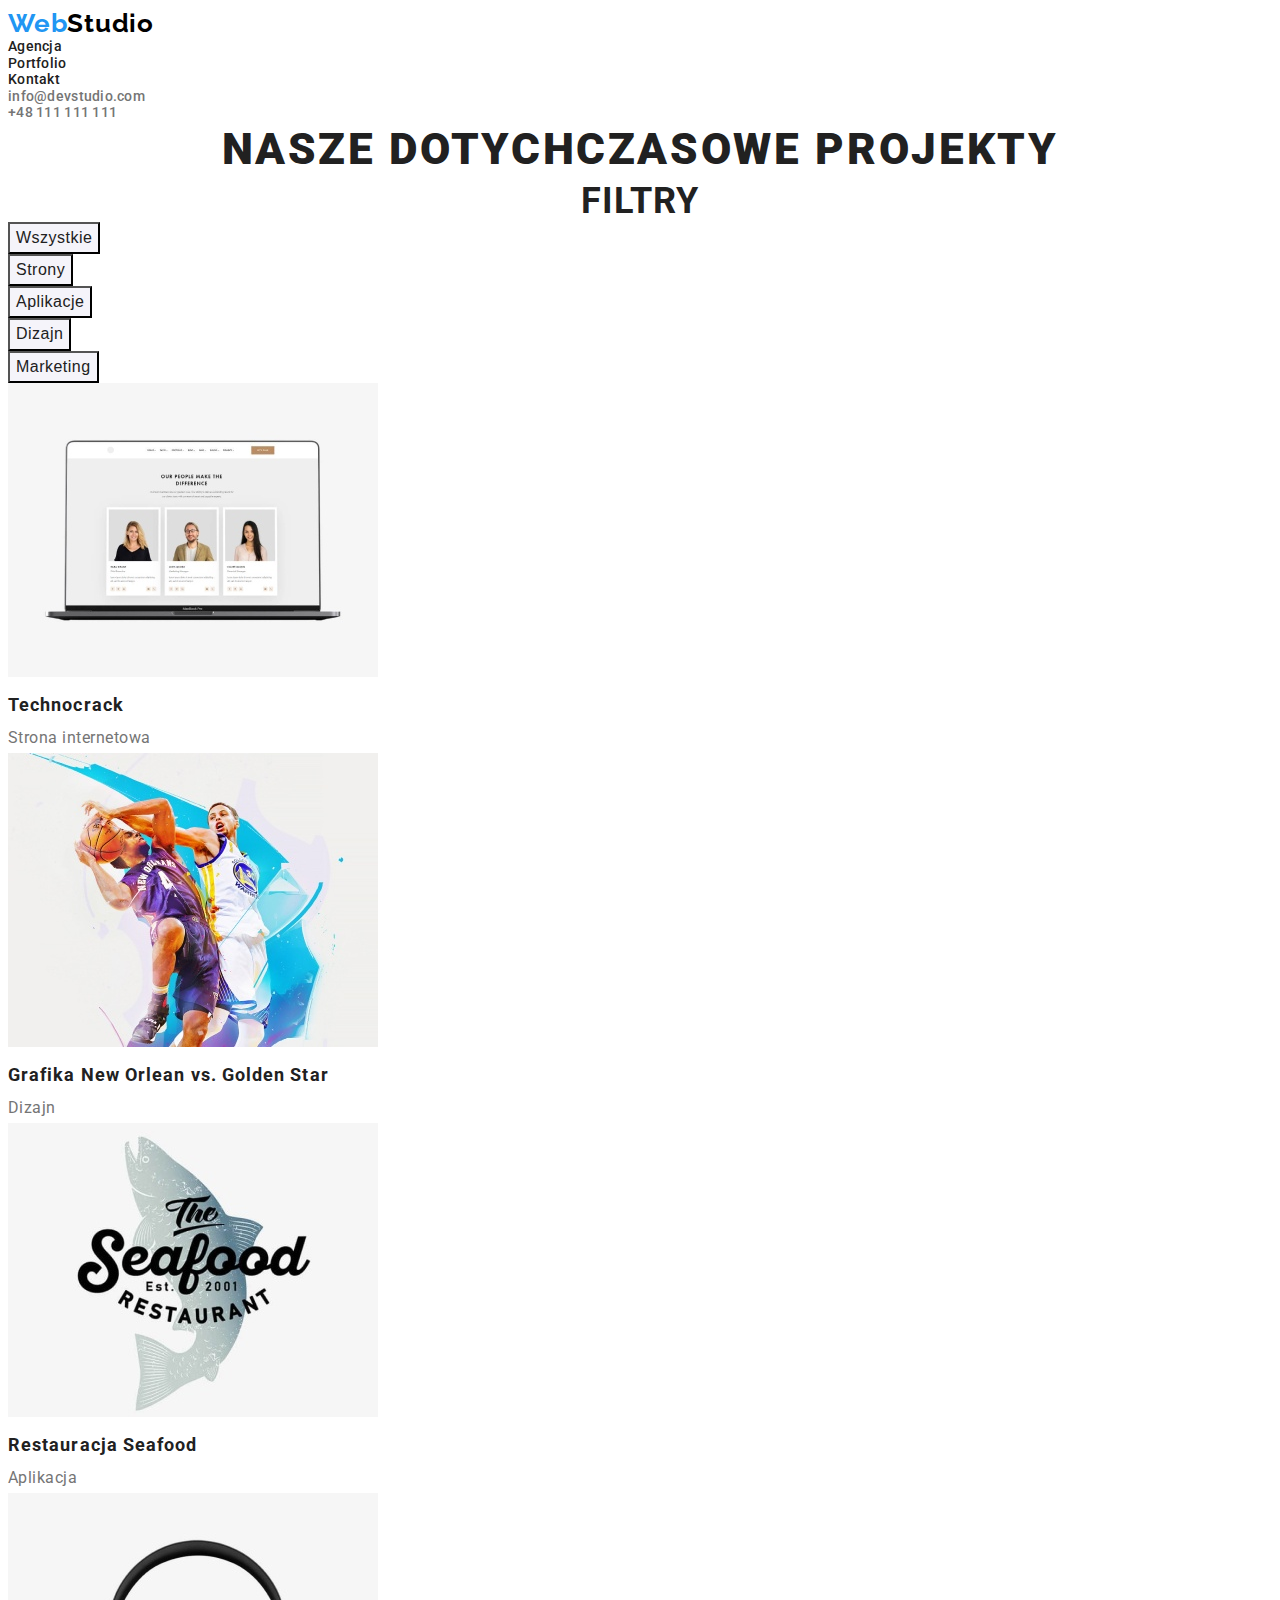
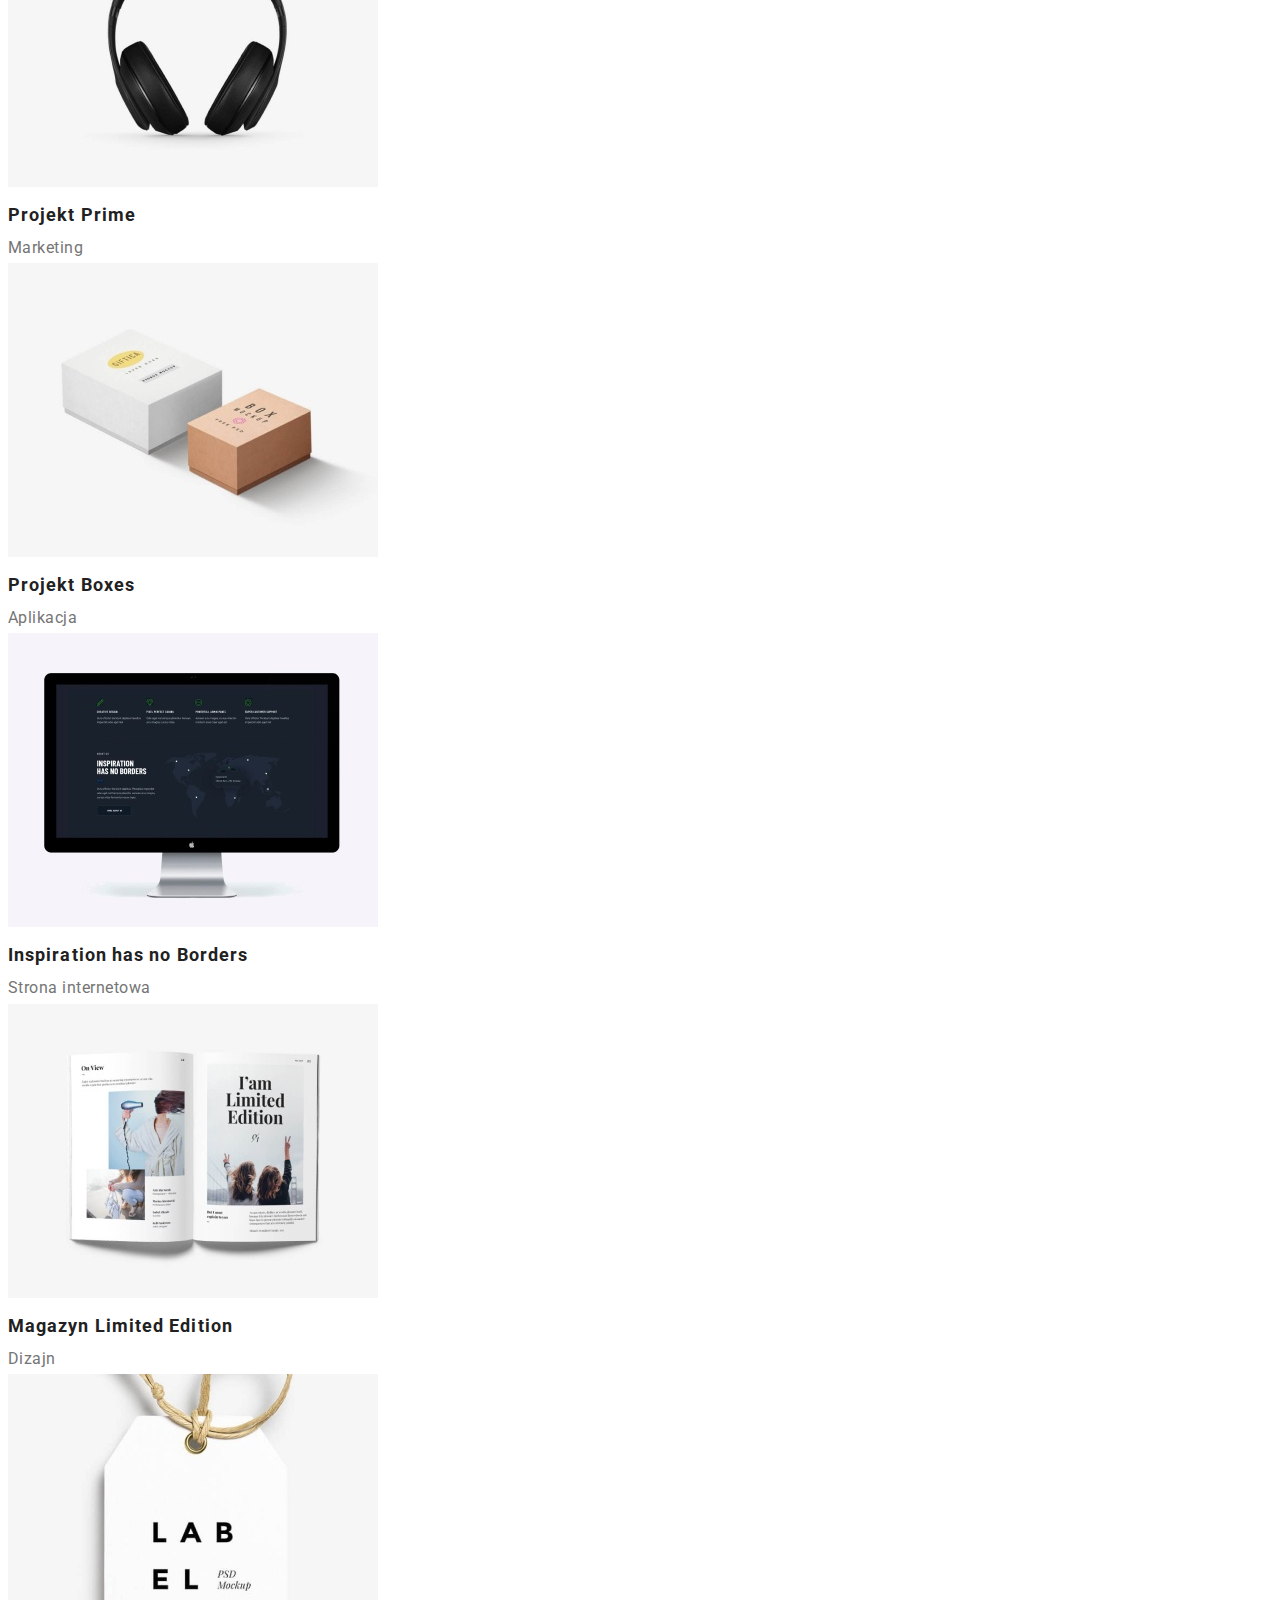
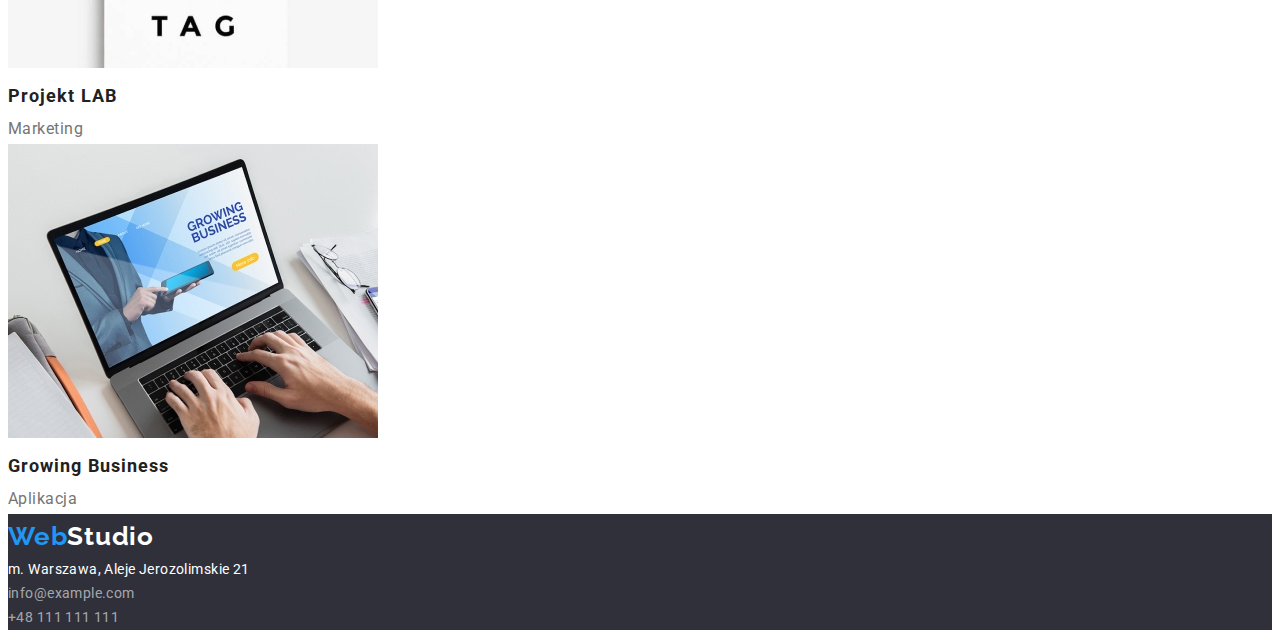
==== portfolio.html @ 6b09f628 "added normilize and some css" ====
<!DOCTYPE html>
<html lang="pl">
  <head>
    <meta charset="UTF-8" />
    <meta name="description" content="Portfolio naszego studio" />
    <meta name="viewport" content="width=device-width, initial-scale=1.0" />
    <link
      rel="stylesheet"
      href="https://cdnjs.cloudflare.com/ajax/libs/modern-normalize/1.1.0/modern-normalize.min.css"
      integrity="sha512-wpPYUAdjBVSE4KJnH1VR1HeZfpl1ub8YT/NKx4PuQ5NmX2tKuGu6U/JRp5y+Y8XG2tV+wKQpNHVUX03MfMFn9Q=="
      crossorigin="anonymous"
      referrerpolicy="no-referrer"
    />
    <link rel="preconnect" href="https://fonts.googleapis.com" />
    <link rel="preconnect" href="https://fonts.gstatic.com" crossorigin />
    <link
      href="https://fonts.googleapis.com/css2?family=Raleway:wght@700&family=Roboto:wght@400;500;700;900&display=swap"
      rel="stylesheet"
    />
    <link href="./css/styles.css" rel="stylesheet" />
    <title>Portfolio</title>
  </head>
  <body>
    <header>
      <nav>
        <a href="./index.html" class="logo"><span class="logo-firsthalf">Web</span>Studio</a>
        <ul>
          <li><a href="#" class="nav-link">Agencja</a></li>
          <li><a href="./portfolio.html" class="nav-link">Portfolio</a></li>
          <li><a href="#" class="nav-link">Kontakt</a></li>
        </ul>
      </nav>
      <ul>
        <li><a href="mailto:info@devstudio.com" class="header-contact">info@devstudio.com</a></li>
        <li><a href="tel:+48111111111" class="header-contact">+48 111 111 111</a></li>
      </ul>
    </header>
    <main>
      <section class="projects-head-filters">
        <h1>Nasze Dotychczasowe Projekty</h1>
        <h2>Filtry</h2>
        <ul>
          <li><button type="button">Wszystkie</button></li>
          <li><button type="button">Strony</button></li>
          <li><button type="button">Aplikacje</button></li>
          <li><button type="button">Dizajn</button></li>
          <li><button type="button">Marketing</button></li>
        </ul>
      </section>
      <section class="projects-list">
        <ul>
          <li>
            <img
              src="./images/portfolio1.jpg"
              width="370"
              height="294"
              alt="Laptop wyświetlający stronę Technocrack."
            />
            <h3>Technocrack</h3>
            <p>Strona internetowa</p>
          </li>
          <li>
            <img
              src="./images/portfolio2.jpg"
              width="370"
              height="294"
              alt="Rywalizujący ze sobą zawodnicy koszykówki."
            />
            <h3>Grafika New Orlean vs. Golden Star</h3>
            <p>Dizajn</p>
          </li>
          <li>
            <img
              src="./images/portfolio3.jpg"
              width="370"
              height="294"
              alt="Ryba symbolizująca restaurację Seafood - logo."
            />
            <h3>Restauracja Seafood</h3>
            <p>Aplikacja</p>
          </li>
          <li>
            <img src="./images/portfolio4.jpg" width="370" height="294" alt="Słuchawki nauszne." />
            <h3>Projekt Prime</h3>
            <p>Marketing</p>
          </li>
          <li>
            <img
              src="./images/portfolio5.jpg"
              width="370"
              height="294"
              alt="Dwa ozdobne pudełka."
            />
            <h3>Projekt Boxes</h3>
            <p>Aplikacja</p>
          </li>
          <li>
            <img
              src="./images/portfolio6.jpg"
              width="370"
              height="294"
              alt="Monitor wyświetlający stronę 'Inspiration has no Borders'."
            />
            <h3>Inspiration has no Borders</h3>
            <p>Strona internetowa</p>
          </li>
          <li>
            <img
              src="./images/portfolio7.jpg"
              width="370"
              height="294"
              alt="Otwarta gazeta o modzie."
            />
            <h3>Magazyn Limited Edition</h3>
            <p>Dizajn</p>
          </li>
          <li>
            <img src="./images/portfolio8.jpg" width="370" height="294" alt="Ozdobna etykieta." />
            <h3>Projekt LAB</h3>
            <p>Marketing</p>
          </li>
          <li>
            <img
              src="./images/portfolio9.jpg"
              width="370"
              height="294"
              alt="Praca na laptopie w programie 'Growing Business'."
            />
            <h3>Growing Business</h3>
            <p>Aplikacja</p>
          </li>
        </ul>
      </section>
    </main>
    <footer class="footer">
      <a href="./index.html" class="logo"><span class="logo-firsthalf">Web</span>Studio</a>
      <address>
        m. Warszawa, Aleje Jerozolimskie 21
        <ul>
          <li><a href="mailto:info@example.com">info@example.com</a></li>
          <li><a href="tel:+48111111111">+48 111 111 111</a></li>
        </ul>
      </address>
    </footer>
  </body>
</html>
---- css/styles.css ----
:root {
  /* Common */

  --logo-firsthalf-color: #2196f3; /* color of first portion of site logo */
  --logo-color: #000000; /* basic color of site logo */
  --ft-logo-color: #ffffff; /* basic color of site logo in footer */
  --nav-link-color: #212121; /* color of navigation links */
  --nav-link-active-color: #2196f3; /* color of hovered over navigation link or to current subpage */
  --header-contact-txt-color: #757575; /* color of header contact info */
  --header-contact-txt-active-color: #2196f3; /* color of hovered over contact in header */
  --bg-color: #ffffff; /* webpage background color */
  --heading-color: #212121; /* h tags color */
  --txt-color: #757575; /* p tags color */
  --ft-bg-color: #2f303a; /* footer background color */
  --ft-txt-color: #ffffff; /* footer text color*/
  --ft-link-color: #ffffff96; /* footer link color */
  --ft-link-active-color: #ffffffff; /* color of hovered over footer link */

  /* Index */

  --banner-bg-color: #2f303a; /* banner background color */
  --banner-txt-color: #ffffff; /* banner text color */
  --banner-button-bg-color: #2196f3; /* nonactive banner button background color */
  --banner-button-bg-active-color: #f5f4fa; /* active banner button background color */
  --banner-button-txt-color: #ffffff; /* nonactive banner button text color */
  --banner-button-txt-active-color: #212121; /* active banner button text color */
  --team-section-bg-color: #f5f4fa; /* team section background color */
  --member-card-bg-color: #ffffff; /* team member card background color */

  /* Portfolio */

  --filter-button-bg-color: #f5f4fa; /* nonactive filter button background color */
  --filter-button-bg-active-color: #2196f3; /* active filter button background color */
  --filter-button-txt-color: #212121; /* nonactive filter button text color */
  --filter-button-txt-active-color: #ffffff; /* active filter button text color */
  --projects-section-bg-color: #ffffff; /* projects section background color */
  --project-card-bg-color: #ffffff; /* project card background color */
}

/* RESET */

h1,
h2,
h3,
h4,
h5,
h6,
p,
ul {
  margin: 0;
  padding: 0;
}

/* COMMON */

body {
  background-color: var(--bg-color);
  color: var(--txt-color);
  font-family: Roboto, sans-serif;
  font-size: 14px;
  line-height: 1.17;
}

.container {
  margin: 0 auto;
  padding: 0;
  width: 1200px;
}

.section {
  margin: 0;
  padding: 94px 0;
}

.logo {
  color: var(--logo-color);
  font-family: Raleway, sans-serif;
  font-size: 26px;
  font-weight: 700;
  letter-spacing: 0.03em;
  text-decoration: none;
}

.logo-firsthalf {
  color: var(--logo-firsthalf-color);
}

.nav-link {
  color: var(--nav-link-color);
  font-weight: 500;
  letter-spacing: 0.02em;
  text-decoration: none;
}

.nav-link:hover,
.nav-link:focus,
.nav-link:active {
  color: var(--nav-link-active-color);
}

.header-contact {
  color: var(--header-contact-txt-color);
  font-weight: 500;
  letter-spacing: 0.02em;
  text-decoration: none;
}

.header-contact:hover,
.header-contact:focus,
.header-contact:active {
  color: var(--header-contact-txt-active-color);
}

.footer {
  background-color: var(--ft-bg-color);
  color: var(--ft-txt-color);
  line-height: 1.71;
  letter-spacing: 0.03em;
}

.footer address {
  font-style: normal;
}

.footer a {
  color: var(--ft-link-color);
  text-decoration: none;
}

.footer a:hover,
.footer a:focus,
.footer a:active {
  color: var(--ft-link-active-color);
  text-decoration: underline;
}

.footer .logo {
  color: var(--ft-logo-color);
}
.footer .logo:hover {
  text-decoration: none;
}

/* INDEX */

.banner {
  background-color: var(--banner-bg-color);
  text-align: center;
}

.banner h1 {
  color: var(--banner-txt-color);
  text-align: center;
  font-size: 44px;
  text-transform: uppercase;
  font-weight: 900;
  line-height: 1.36;
  letter-spacing: 0.06em;
}

.banner-button {
  background-color: var(--banner-button-bg-color);
  color: var(--banner-button-txt-color);
  text-align: center;
  font-size: 16px;
  font-weight: 700;
  line-height: 1.88;
  letter-spacing: 0.06em;
  cursor: pointer;
}

.banner-button:hover,
.banner-button:focus {
  background-color: var(--banner-button-bg-active-color);
  color: var(--banner-button-txt-active-color);
}

.opinions h2,
.our-services h2,
.team h2 {
  text-align: center;
  text-transform: uppercase;
  color: var(--heading-color);
  font-size: 36px;
  font-weight: 700;
  letter-spacing: 0.03em;
}

.opinions h3 {
  text-transform: uppercase;
  color: var(--heading-color);
  font-weight: 700;
  letter-spacing: 0.03em;
}

.opinions p {
  line-height: 1.71;
  letter-spacing: 0.03em;
}

.team {
  background-color: var(--team-section-bg-color);
  font-size: 16px;
  letter-spacing: 0.03em;
}

.team h3 {
  color: var(--heading-color);
  font-size: 16px;
  font-weight: 500;
  letter-spacing: 0.03em;
}

.team li {
  background-color: var(--member-card-bg-color);
}

/* PORTFOLIO */

.projects-head-filters h1 {
  color: var(--heading-color);
  text-align: center;
  font-size: 44px;
  text-transform: uppercase;
  font-weight: 900;
  line-height: 1.36;
  letter-spacing: 0.06em;
}

.projects-head-filters h2 {
  text-align: center;
  text-transform: uppercase;
  color: var(--heading-color);
  font-size: 36px;
  font-weight: 700;
  letter-spacing: 0.03em;
}

.projects-head-filters button {
  background-color: var(--filter-button-bg-color);
  color: var(--filter-button-txt-color);
  text-align: center;
  font-size: 16px;
  font-weight: 500;
  line-height: 1.63;
  letter-spacing: 0.03em;
  cursor: pointer;
}

.projects-head-filters button:hover,
.projects-head-filters button:focus {
  background-color: var(--filter-button-bg-active-color);
  color: var(--filter-button-txt-active-color);
}

.projects-list {
  background-color: var(--projects-section-bg-color);
  font-size: 16px;
  line-height: 1.88;
  letter-spacing: 0.03em;
}

.projects-list li {
  background-color: var(--project-card-bg-color);
}

.projects-list h3 {
  color: var(--heading-color);
  font-size: 18px;
  font-weight: 700;
  line-height: 2;
  letter-spacing: 0.06em;
}
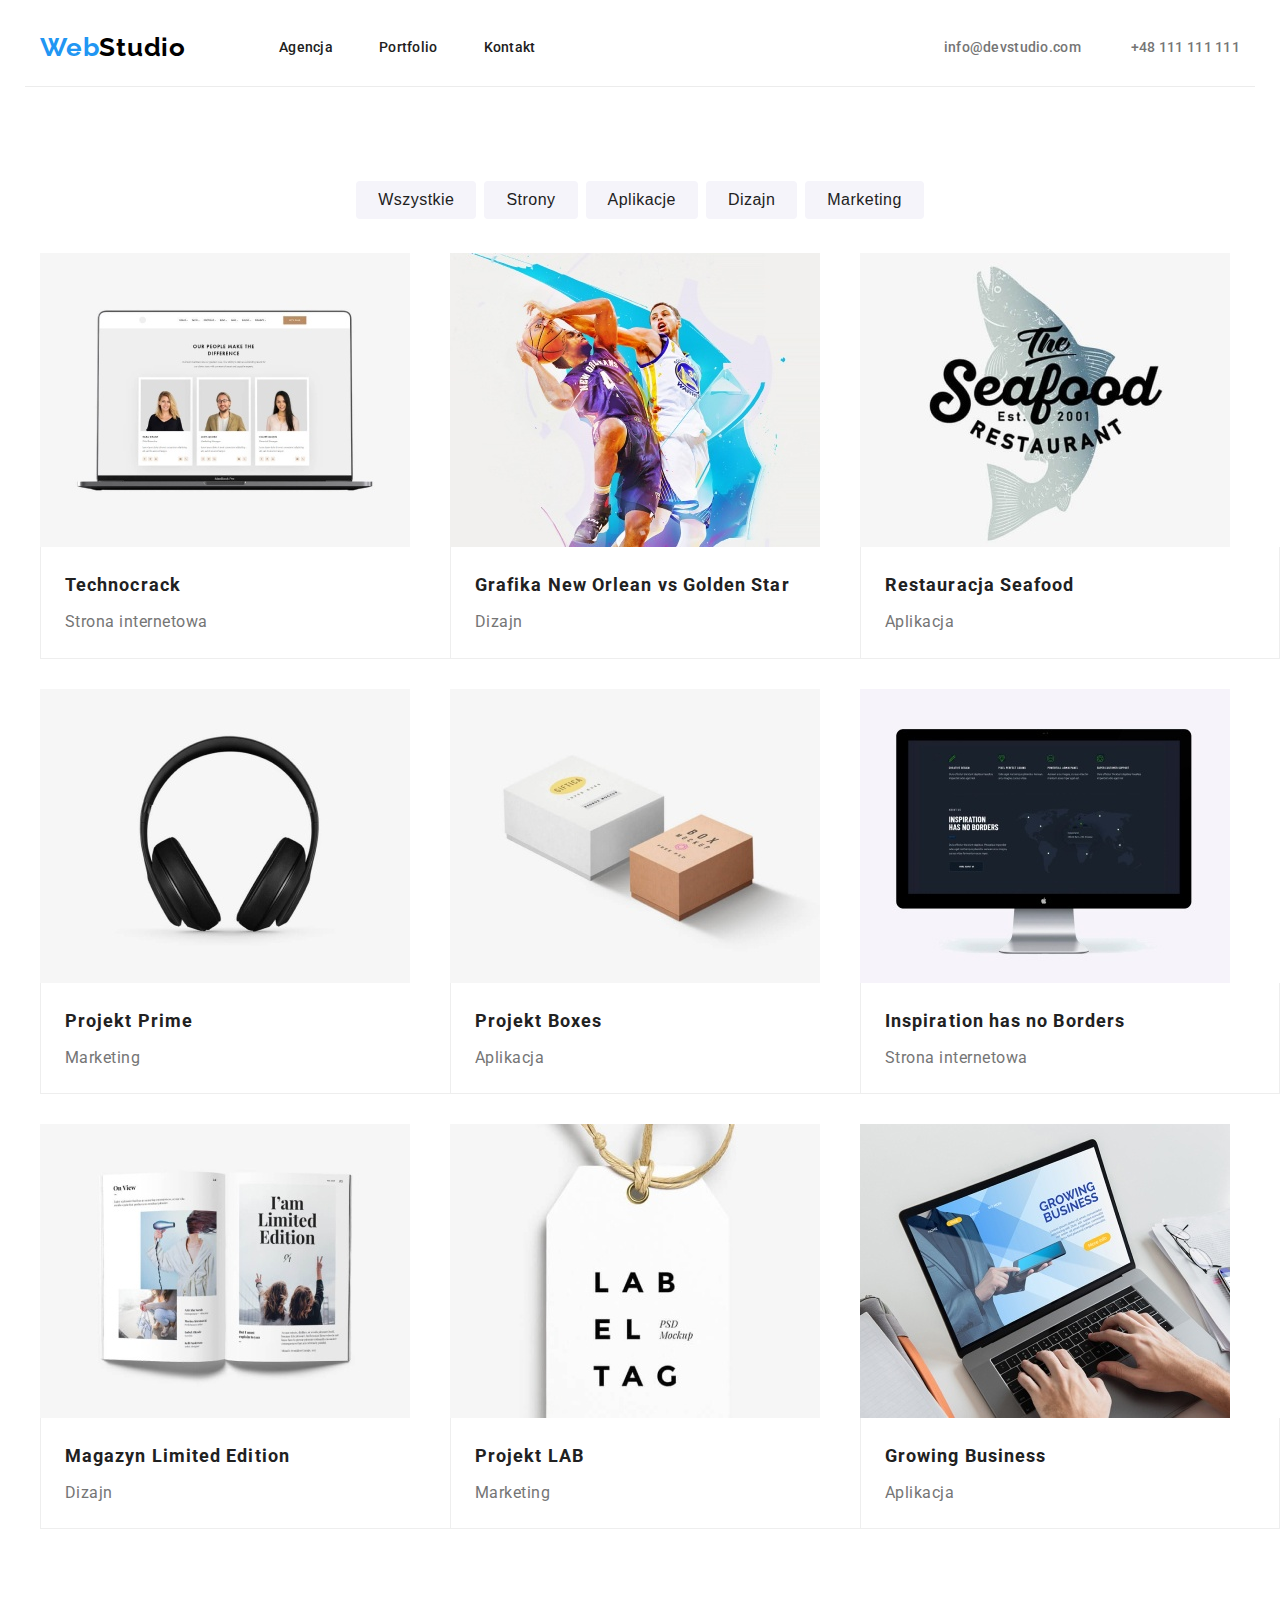
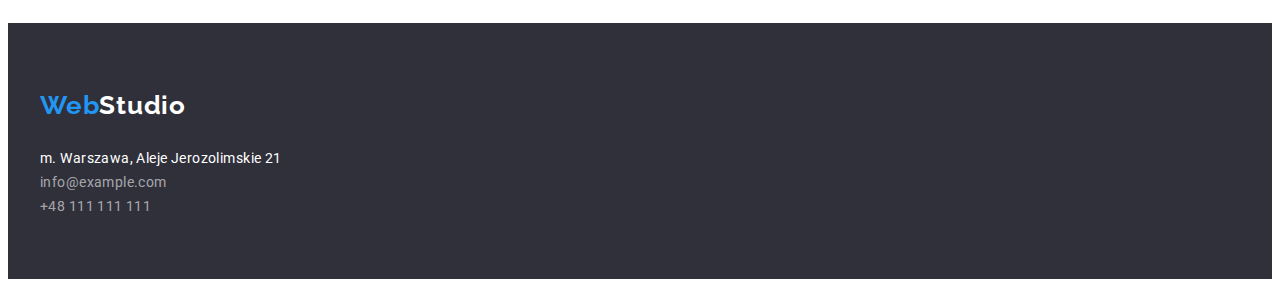
==== commit cc993bc2: "HW complete" ====
--- a/portfolio.html
+++ b/portfolio.html
@@ -22,125 +22,154 @@
   </head>
   <body>
     <header>
-      <nav>
-        <a href="./index.html" class="logo"><span class="logo-firsthalf">Web</span>Studio</a>
-        <ul>
-          <li><a href="#" class="nav-link">Agencja</a></li>
-          <li><a href="./portfolio.html" class="nav-link">Portfolio</a></li>
-          <li><a href="#" class="nav-link">Kontakt</a></li>
+      <div class="container">
+        <nav>
+          <a href="./index.html" class="logo"><span class="logo-firsthalf">Web</span>Studio</a>
+          <ul class="nav-link-list">
+            <li><a href="#" class="nav-link">Agencja</a></li>
+            <li><a href="./portfolio.html" class="nav-link">Portfolio</a></li>
+            <li><a href="#" class="nav-link">Kontakt</a></li>
+          </ul>
+        </nav>
+        <ul class="header-contact-list">
+          <li><a href="mailto:info@devstudio.com" class="header-contact">info@devstudio.com</a></li>
+          <li><a href="tel:+48111111111" class="header-contact">+48 111 111 111</a></li>
         </ul>
-      </nav>
-      <ul>
-        <li><a href="mailto:info@devstudio.com" class="header-contact">info@devstudio.com</a></li>
-        <li><a href="tel:+48111111111" class="header-contact">+48 111 111 111</a></li>
-      </ul>
+      </div>
     </header>
     <main>
-      <section class="projects-head-filters">
-        <h1>Nasze Dotychczasowe Projekty</h1>
-        <h2>Filtry</h2>
-        <ul>
-          <li><button type="button">Wszystkie</button></li>
-          <li><button type="button">Strony</button></li>
-          <li><button type="button">Aplikacje</button></li>
-          <li><button type="button">Dizajn</button></li>
-          <li><button type="button">Marketing</button></li>
-        </ul>
-      </section>
-      <section class="projects-list">
-        <ul>
-          <li>
-            <img
-              src="./images/portfolio1.jpg"
-              width="370"
-              height="294"
-              alt="Laptop wyświetlający stronę Technocrack."
-            />
-            <h3>Technocrack</h3>
-            <p>Strona internetowa</p>
-          </li>
-          <li>
-            <img
-              src="./images/portfolio2.jpg"
-              width="370"
-              height="294"
-              alt="Rywalizujący ze sobą zawodnicy koszykówki."
-            />
-            <h3>Grafika New Orlean vs. Golden Star</h3>
-            <p>Dizajn</p>
-          </li>
-          <li>
-            <img
-              src="./images/portfolio3.jpg"
-              width="370"
-              height="294"
-              alt="Ryba symbolizująca restaurację Seafood - logo."
-            />
-            <h3>Restauracja Seafood</h3>
-            <p>Aplikacja</p>
-          </li>
-          <li>
-            <img src="./images/portfolio4.jpg" width="370" height="294" alt="Słuchawki nauszne." />
-            <h3>Projekt Prime</h3>
-            <p>Marketing</p>
-          </li>
-          <li>
-            <img
-              src="./images/portfolio5.jpg"
-              width="370"
-              height="294"
-              alt="Dwa ozdobne pudełka."
-            />
-            <h3>Projekt Boxes</h3>
-            <p>Aplikacja</p>
-          </li>
-          <li>
-            <img
-              src="./images/portfolio6.jpg"
-              width="370"
-              height="294"
-              alt="Monitor wyświetlający stronę 'Inspiration has no Borders'."
-            />
-            <h3>Inspiration has no Borders</h3>
-            <p>Strona internetowa</p>
-          </li>
-          <li>
-            <img
-              src="./images/portfolio7.jpg"
-              width="370"
-              height="294"
-              alt="Otwarta gazeta o modzie."
-            />
-            <h3>Magazyn Limited Edition</h3>
-            <p>Dizajn</p>
-          </li>
-          <li>
-            <img src="./images/portfolio8.jpg" width="370" height="294" alt="Ozdobna etykieta." />
-            <h3>Projekt LAB</h3>
-            <p>Marketing</p>
-          </li>
-          <li>
-            <img
-              src="./images/portfolio9.jpg"
-              width="370"
-              height="294"
-              alt="Praca na laptopie w programie 'Growing Business'."
-            />
-            <h3>Growing Business</h3>
-            <p>Aplikacja</p>
-          </li>
-        </ul>
-      </section>
+      <div class="container">
+        <section class="section projects-head-filters">
+          <h1>Nasze Dotychczasowe Projekty</h1>
+          <h2>Filtry</h2>
+          <ul>
+            <li><button type="button">Wszystkie</button></li>
+            <li><button type="button">Strony</button></li>
+            <li><button type="button">Aplikacje</button></li>
+            <li><button type="button">Dizajn</button></li>
+            <li><button type="button">Marketing</button></li>
+          </ul>
+        </section>
+        <section class="section projects-list">
+          <ul>
+            <li class="project-card">
+              <img
+                src="./images/portfolio1.jpg"
+                width="370"
+                height="294"
+                alt="Laptop wyświetlający stronę Technocrack."
+              />
+              <div class="project-card-desc">
+                <h3>Technocrack</h3>
+                <p>Strona internetowa</p>
+              </div>
+            </li>
+            <li class="project-card">
+              <img
+                src="./images/portfolio2.jpg"
+                width="370"
+                height="294"
+                alt="Rywalizujący ze sobą zawodnicy koszykówki."
+              />
+              <div class="project-card-desc">
+                <h3>Grafika New Orlean vs Golden Star</h3>
+                <p>Dizajn</p>
+              </div>
+            </li>
+            <li class="project-card">
+              <img
+                src="./images/portfolio3.jpg"
+                width="370"
+                height="294"
+                alt="Ryba symbolizująca restaurację Seafood - logo."
+              />
+              <div class="project-card-desc">
+                <h3>Restauracja Seafood</h3>
+                <p>Aplikacja</p>
+              </div>
+            </li>
+            <li class="project-card">
+              <img
+                src="./images/portfolio4.jpg"
+                width="370"
+                height="294"
+                alt="Słuchawki nauszne."
+              />
+              <div class="project-card-desc">
+                <h3>Projekt Prime</h3>
+                <p>Marketing</p>
+              </div>
+            </li>
+            <li class="project-card">
+              <img
+                src="./images/portfolio5.jpg"
+                width="370"
+                height="294"
+                alt="Dwa ozdobne pudełka."
+              />
+              <div class="project-card-desc">
+                <h3>Projekt Boxes</h3>
+                <p>Aplikacja</p>
+              </div>
+            </li>
+            <li class="project-card">
+              <img
+                src="./images/portfolio6.jpg"
+                width="370"
+                height="294"
+                alt="Monitor wyświetlający stronę 'Inspiration has no Borders'."
+              />
+              <div class="project-card-desc">
+                <h3>Inspiration has no Borders</h3>
+                <p>Strona internetowa</p>
+              </div>
+            </li>
+            <li class="project-card">
+              <img
+                src="./images/portfolio7.jpg"
+                width="370"
+                height="294"
+                alt="Otwarta gazeta o modzie."
+              />
+              <div class="project-card-desc">
+                <h3>Magazyn Limited Edition</h3>
+                <p>Dizajn</p>
+              </div>
+            </li>
+            <li class="project-card">
+              <img src="./images/portfolio8.jpg" width="370" height="294" alt="Ozdobna etykieta." />
+              <div class="project-card-desc">
+                <h3>Projekt LAB</h3>
+                <p>Marketing</p>
+              </div>
+            </li>
+            <li class="project-card">
+              <img
+                src="./images/portfolio9.jpg"
+                width="370"
+                height="294"
+                alt="Praca na laptopie w programie 'Growing Business'."
+              />
+              <div class="project-card-desc">
+                <h3>Growing Business</h3>
+                <p>Aplikacja</p>
+              </div>
+            </li>
+          </ul>
+        </section>
+      </div>
     </main>
     <footer class="footer">
-      <a href="./index.html" class="logo"><span class="logo-firsthalf">Web</span>Studio</a>
-      <address>
-        m. Warszawa, Aleje Jerozolimskie 21
-        <ul>
-          <li><a href="mailto:info@example.com">info@example.com</a></li>
-          <li><a href="tel:+48111111111">+48 111 111 111</a></li>
-        </ul>
-      </address>
+      <div class="container">
+        <a href="./index.html" class="logo"><span class="logo-firsthalf">Web</span>Studio</a>
+        <address>
+          m. Warszawa, Aleje Jerozolimskie 21
+          <ul>
+            <li><a href="mailto:info@example.com">info@example.com</a></li>
+            <li><a href="tel:+48111111111">+48 111 111 111</a></li>
+          </ul>
+        </address>
+      </div>
     </footer>
   </body>
 </html>
--- a/css/styles.css
+++ b/css/styles.css
@@ -1,6 +1,7 @@
 :root {
   /* Common */
 
+  --header-border-color: #ececec; /* header bottom border color */
   --logo-firsthalf-color: #2196f3; /* color of first portion of site logo */
   --logo-color: #000000; /* basic color of site logo */
   --ft-logo-color: #ffffff; /* basic color of site logo in footer */
@@ -33,8 +34,9 @@
   --filter-button-bg-active-color: #2196f3; /* active filter button background color */
   --filter-button-txt-color: #212121; /* nonactive filter button text color */
   --filter-button-txt-active-color: #ffffff; /* active filter button text color */
-  --projects-section-bg-color: #ffffff; /* projects section background color */
+  --projects-list-bg-color: #ffffff; /* projects section background color */
   --project-card-bg-color: #ffffff; /* project card background color */
+  --project-card-desc-border-color: #eeeeee; /* project card description border color */
 }
 
 /* RESET */
@@ -72,6 +74,21 @@
   padding: 94px 0;
 }
 
+header .container {
+  padding: 24px 15px;
+  border-bottom: 1px solid var(--header-border-color);
+  display: flex;
+  justify-content: space-between;
+  align-items: center;
+}
+
+.container nav {
+  min-width: 42%;
+  display: flex;
+  align-items: center;
+  flex-grow: 1;
+}
+
 .logo {
   color: var(--logo-color);
   font-family: Raleway, sans-serif;
@@ -83,6 +100,16 @@
 
 .logo-firsthalf {
   color: var(--logo-firsthalf-color);
+}
+
+.nav-link-list {
+  list-style: none;
+  display: flex;
+  margin-left: 93px;
+}
+
+.nav-link-list li:not(:first-child) {
+  margin-left: 46px;
 }
 
 .nav-link {
@@ -98,6 +125,17 @@
   color: var(--nav-link-active-color);
 }
 
+.header-contact-list {
+  list-style: none;
+  display: flex;
+  justify-content: flex-end;
+  min-width: 25%;
+}
+
+.header-contact-list li:not(:first-child) {
+  margin-left: 50px;
+}
+
 .header-contact {
   color: var(--header-contact-txt-color);
   font-weight: 500;
@@ -111,6 +149,10 @@
   color: var(--header-contact-txt-active-color);
 }
 
+footer .container {
+  padding: 60px 15px;
+}
+
 .footer {
   background-color: var(--ft-bg-color);
   color: var(--ft-txt-color);
@@ -118,11 +160,25 @@
   letter-spacing: 0.03em;
 }
 
+.footer .logo {
+  color: var(--ft-logo-color);
+}
+
+.footer .logo:hover {
+  text-decoration: none;
+}
+
 .footer address {
+  margin-top: 20px;
   font-style: normal;
 }
 
+.footer ul {
+  list-style: none;
+}
+
 .footer a {
+  margin-top: 9px;
   color: var(--ft-link-color);
   text-decoration: none;
 }
@@ -134,16 +190,10 @@
   text-decoration: underline;
 }
 
-.footer .logo {
-  color: var(--ft-logo-color);
-}
-.footer .logo:hover {
-  text-decoration: none;
-}
-
 /* INDEX */
 
 .banner {
+  padding: 200px 250px;
   background-color: var(--banner-bg-color);
   text-align: center;
 }
@@ -159,8 +209,11 @@
 }
 
 .banner-button {
+  margin-top: 30px;
+  padding: 10px 42px;
   background-color: var(--banner-button-bg-color);
   color: var(--banner-button-txt-color);
+  border-radius: 4px;
   text-align: center;
   font-size: 16px;
   font-weight: 700;
@@ -186,6 +239,20 @@
   letter-spacing: 0.03em;
 }
 
+.opinions ul {
+  list-style: none;
+  display: flex;
+  justify-content: space-between;
+}
+
+.opinions li:not(:first-child) {
+  margin-left: 30px;
+}
+
+.opinions h2 {
+  display: none;
+}
+
 .opinions h3 {
   text-transform: uppercase;
   color: var(--heading-color);
@@ -194,8 +261,24 @@
 }
 
 .opinions p {
+  margin-top: 10px;
   line-height: 1.71;
   letter-spacing: 0.03em;
+}
+
+.our-services {
+  padding-top: 0;
+}
+
+.our-services ul {
+  margin-top: 50px;
+  list-style: none;
+  display: flex;
+  justify-content: space-between;
+}
+
+.our-services li:not(:first-child) {
+  margin-left: 30px;
 }
 
 .team {
@@ -204,18 +287,36 @@
   letter-spacing: 0.03em;
 }
 
-.team h3 {
+.team ul {
+  margin-top: 50px;
+  list-style: none;
+  display: flex;
+  justify-content: space-around;
+}
+
+.team-card {
+  background-color: var(--member-card-bg-color);
+  text-align: center;
+  padding-bottom: 30px;
+}
+
+.team-card h3 {
+  margin-top: 30px;
   color: var(--heading-color);
   font-size: 16px;
   font-weight: 500;
   letter-spacing: 0.03em;
 }
 
-.team li {
-  background-color: var(--member-card-bg-color);
+.team-card p {
+  margin-top: 10px;
 }
 
 /* PORTFOLIO */
+
+.projects-head-filters {
+  padding-bottom: 0;
+}
 
 .projects-head-filters h1 {
   color: var(--heading-color);
@@ -225,6 +326,7 @@
   font-weight: 900;
   line-height: 1.36;
   letter-spacing: 0.06em;
+  display: none;
 }
 
 .projects-head-filters h2 {
@@ -234,17 +336,31 @@
   font-size: 36px;
   font-weight: 700;
   letter-spacing: 0.03em;
+  display: none;
+}
+
+.projects-head-filters ul {
+  list-style: none;
+  display: flex;
+  justify-content: center;
 }
 
 .projects-head-filters button {
+  padding: 6px 22px;
   background-color: var(--filter-button-bg-color);
   color: var(--filter-button-txt-color);
+  border-width: 0;
+  border-radius: 4px;
   text-align: center;
   font-size: 16px;
   font-weight: 500;
   line-height: 1.63;
   letter-spacing: 0.03em;
   cursor: pointer;
+}
+
+.projects-head-filters li:not(:first-child) {
+  margin-left: 8px;
 }
 
 .projects-head-filters button:hover,
@@ -254,17 +370,42 @@
 }
 
 .projects-list {
-  background-color: var(--projects-section-bg-color);
+  padding-top: 0;
+  margin-top: 34px;
+  background-color: var(--projects-list-bg-color);
   font-size: 16px;
   line-height: 1.88;
   letter-spacing: 0.03em;
 }
 
-.projects-list li {
+.projects-list ul {
+  list-style: none;
+  display: flex;
+  flex-wrap: wrap;
+  gap: 30px;
+}
+
+.project-card {
+  flex-basis: calc((100% - 60px) / 3);
+  min-width: 370px;
   background-color: var(--project-card-bg-color);
 }
 
-.projects-list h3 {
+.project-card img {
+  display: block;
+}
+
+.project-card-desc {
+  width: 370px;
+  padding: 20px 24px;
+  border-top: none;
+  border-right: 1px solid var(--project-card-desc-border-color);
+  border-bottom: 1px solid var(--project-card-desc-border-color);
+  border-left: 1px solid var(--project-card-desc-border-color);
+}
+
+.project-card-desc h3 {
+  margin-bottom: 4px;
   color: var(--heading-color);
   font-size: 18px;
   font-weight: 700;
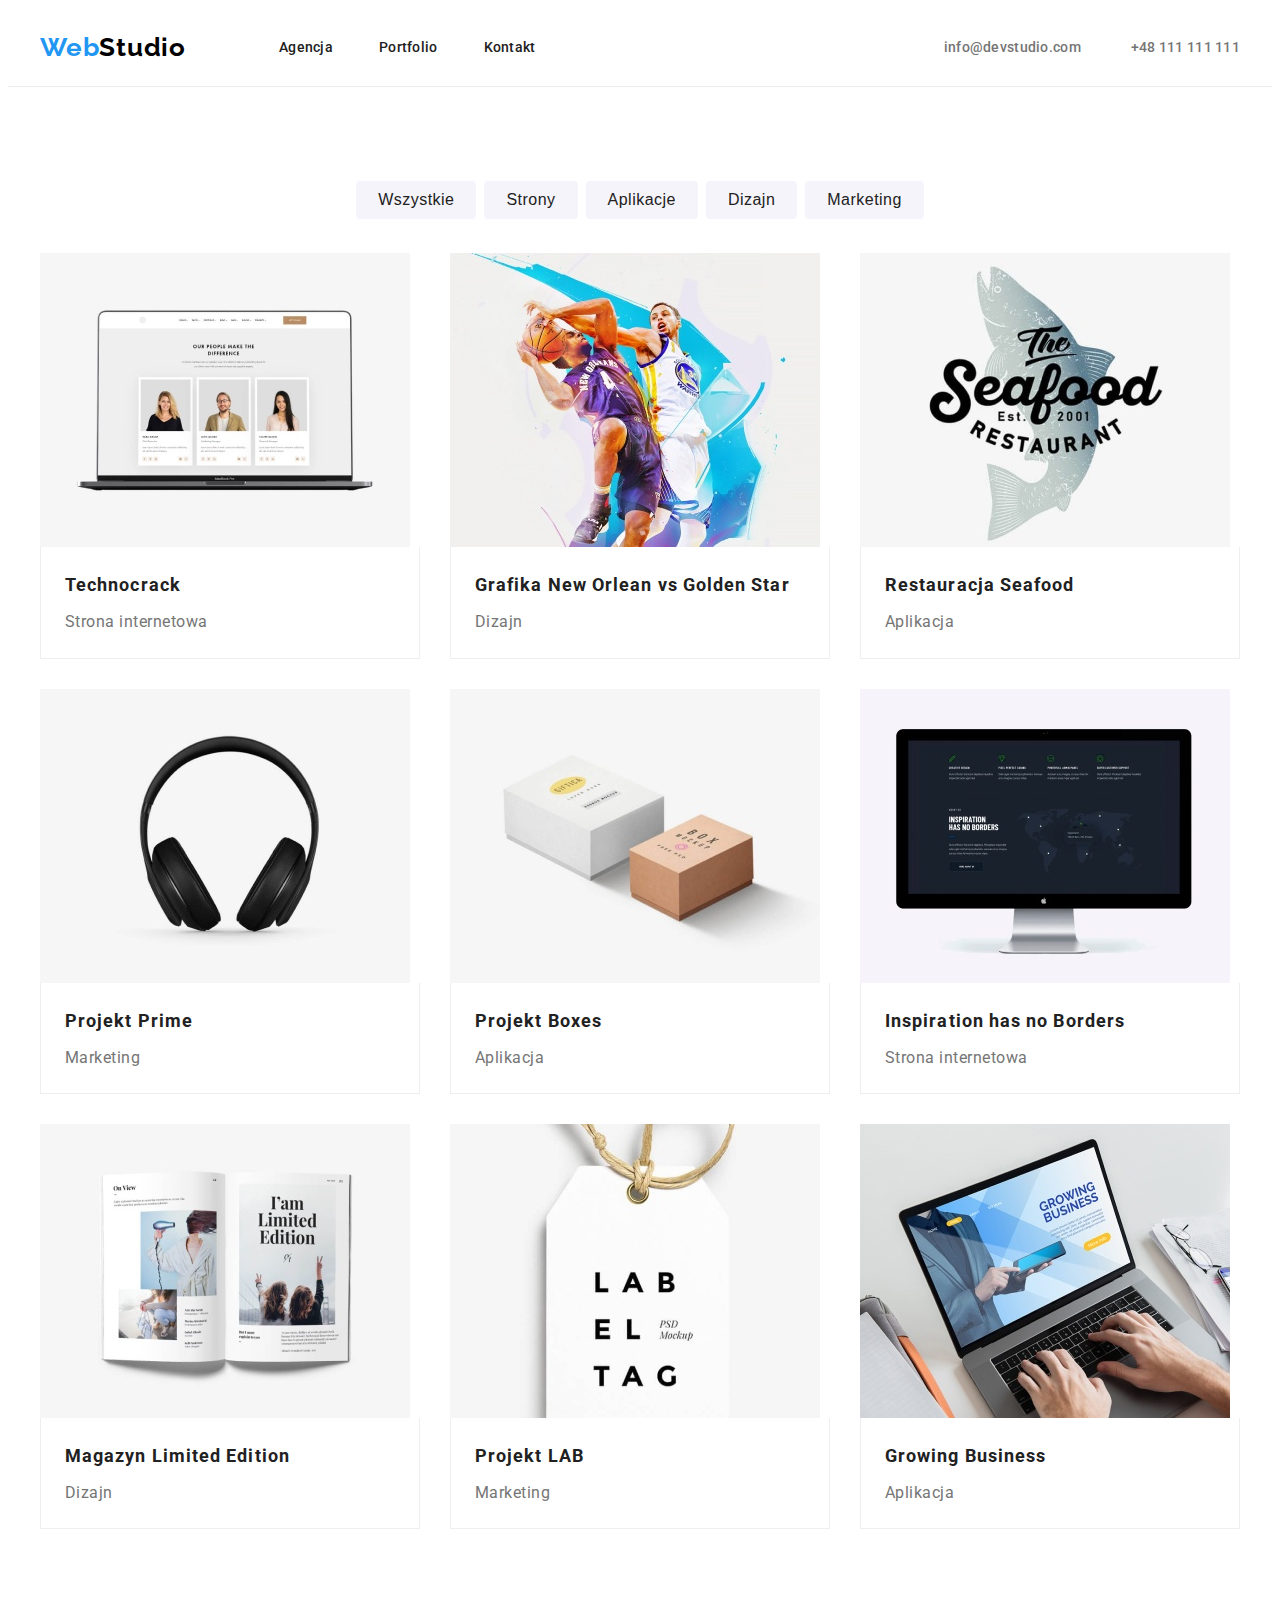
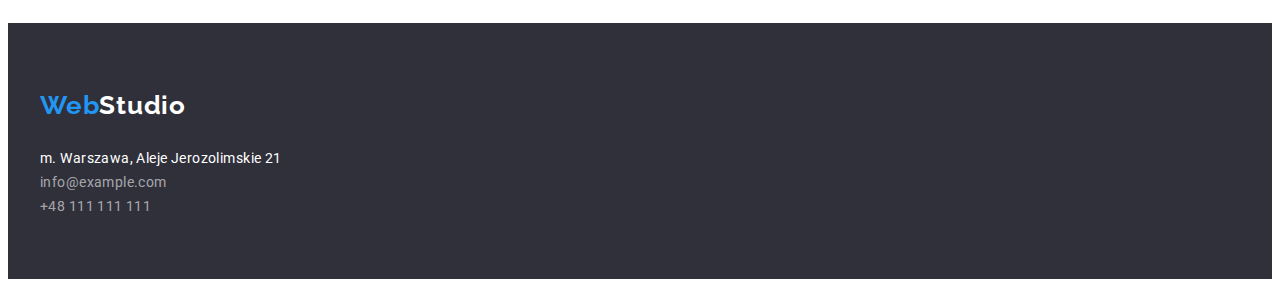
==== commit 7ee45e55: "HW corrected" ====
--- a/portfolio.html
+++ b/portfolio.html
@@ -38,8 +38,8 @@
       </div>
     </header>
     <main>
-      <div class="container">
-        <section class="section projects-head-filters">
+      <section class="section projects-head-filters">
+        <div class="container">
           <h1>Nasze Dotychczasowe Projekty</h1>
           <h2>Filtry</h2>
           <ul>
@@ -49,8 +49,10 @@
             <li><button type="button">Dizajn</button></li>
             <li><button type="button">Marketing</button></li>
           </ul>
-        </section>
-        <section class="section projects-list">
+        </div>
+      </section>
+      <section class="section projects-list">
+        <div class="container">
           <ul>
             <li class="project-card">
               <img
@@ -156,8 +158,8 @@
               </div>
             </li>
           </ul>
-        </section>
-      </div>
+        </div>
+      </section>
     </main>
     <footer class="footer">
       <div class="container">
--- a/css/styles.css
+++ b/css/styles.css
@@ -65,8 +65,8 @@
 
 .container {
   margin: 0 auto;
-  padding: 0;
-  width: 1200px;
+  padding: 0 15px;
+  max-width: 1200px;
 }
 
 .section {
@@ -74,9 +74,12 @@
   padding: 94px 0;
 }
 
+header {
+  border-bottom: 1px solid var(--header-border-color);
+}
+
 header .container {
   padding: 24px 15px;
-  border-bottom: 1px solid var(--header-border-color);
   display: flex;
   justify-content: space-between;
   align-items: center;
@@ -193,9 +196,13 @@
 /* INDEX */
 
 .banner {
-  padding: 200px 250px;
   background-color: var(--banner-bg-color);
   text-align: center;
+  display: flex;
+  flex-direction: column;
+  justify-content: center;
+  align-items: center;
+  min-height: 600px;
 }
 
 .banner h1 {
@@ -206,6 +213,7 @@
   font-weight: 900;
   line-height: 1.36;
   letter-spacing: 0.06em;
+  max-width: 696px;
 }
 
 .banner-button {
@@ -291,7 +299,7 @@
   margin-top: 50px;
   list-style: none;
   display: flex;
-  justify-content: space-around;
+  justify-content: space-between;
 }
 
 .team-card {
@@ -396,7 +404,6 @@
 }
 
 .project-card-desc {
-  width: 370px;
   padding: 20px 24px;
   border-top: none;
   border-right: 1px solid var(--project-card-desc-border-color);
